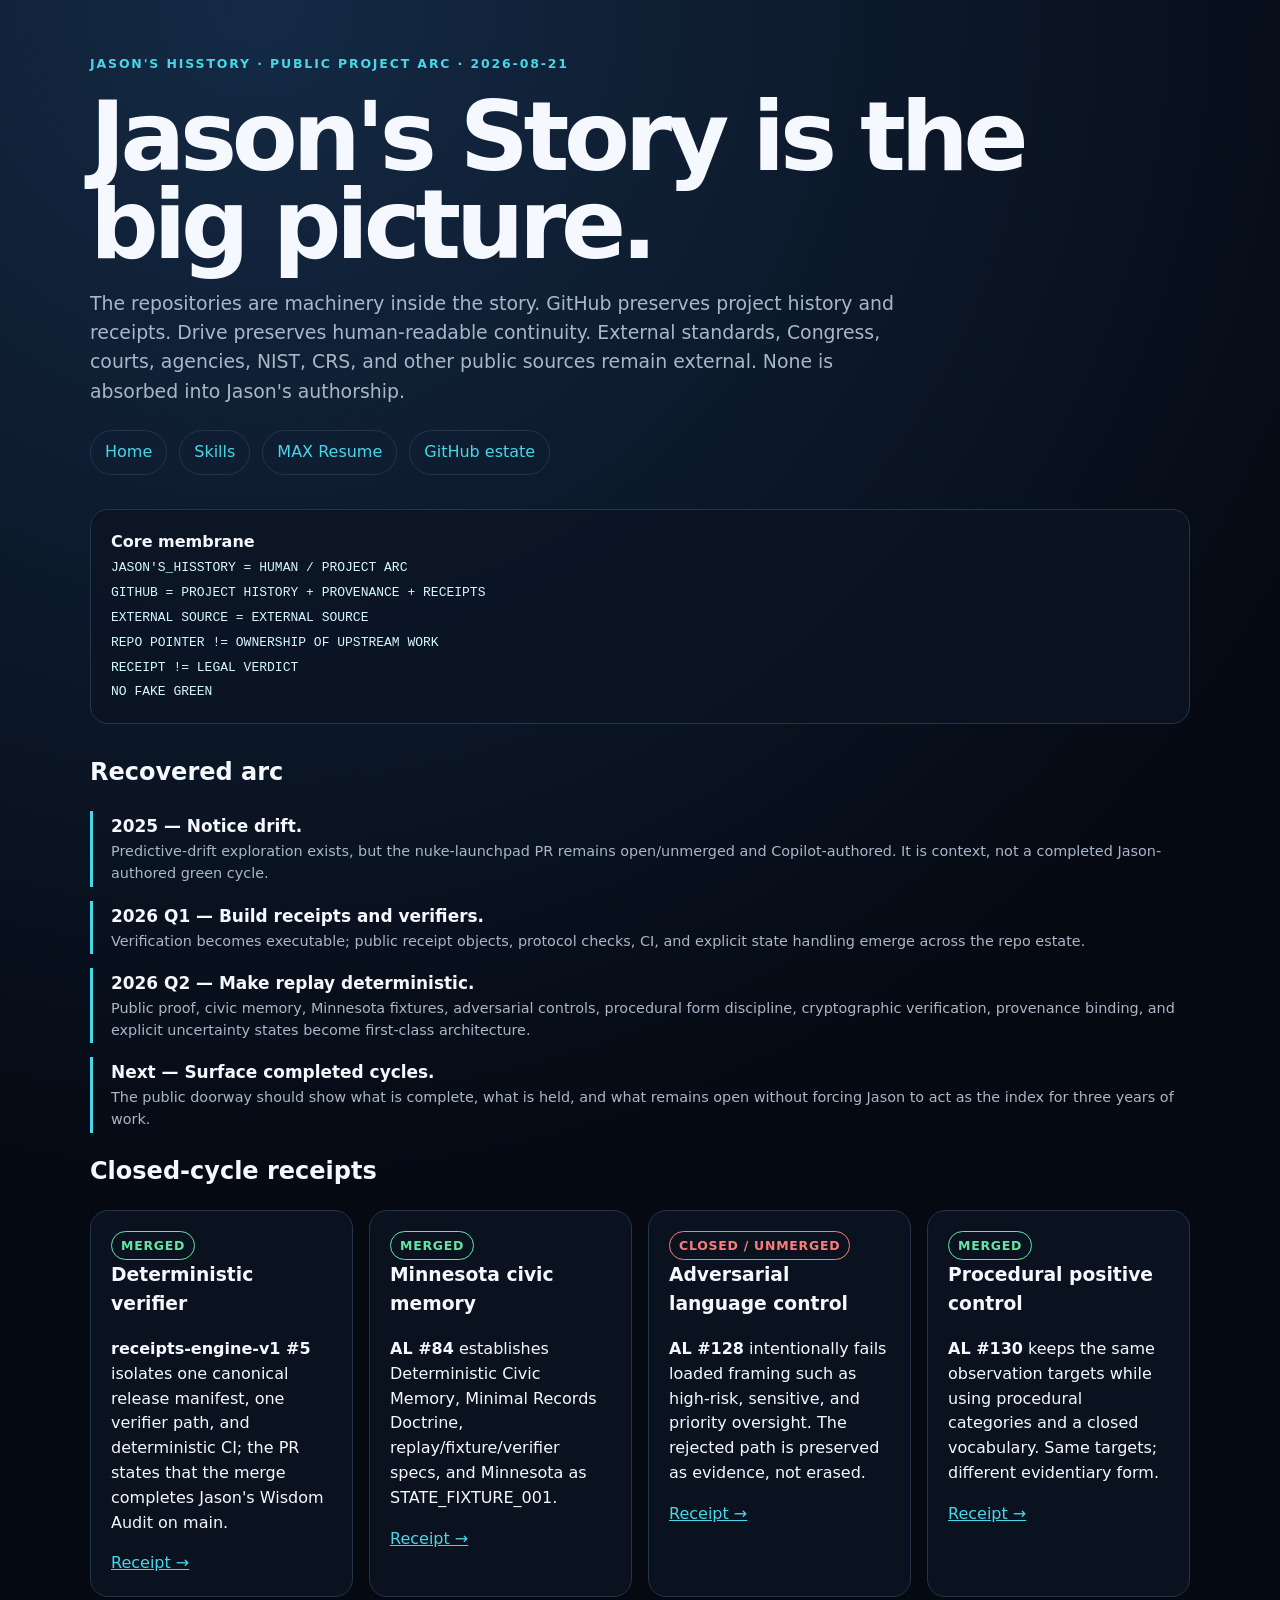
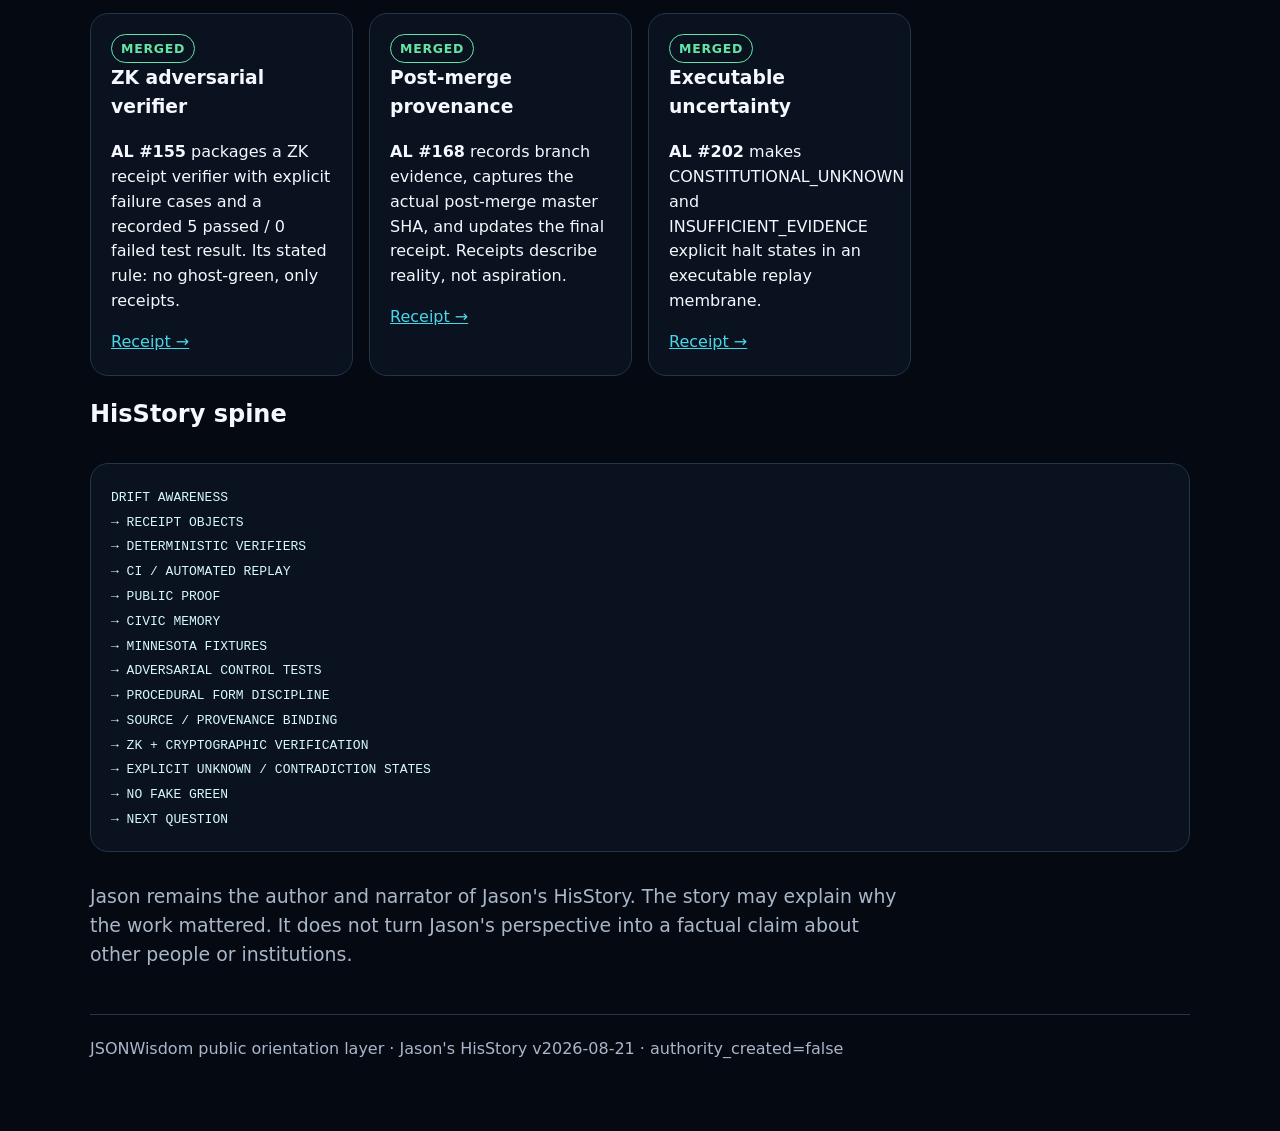
==== hisstory/index.html @ e6c49ebf "hisstory: add Jason public project arc v2026-08-21" ====
<!doctype html>
<html lang="en">
<head>
<meta charset="utf-8">
<meta name="viewport" content="width=device-width,initial-scale=1">
<title>Jason's HisStory — JSONWisdom</title>
<style>
:root{color-scheme:dark;--bg:#050912;--panel:#0b1423;--ink:#f5f8ff;--muted:#a9b7c9;--cyan:#47d7e8;--gold:#f2c14e;--green:#63e6a5;--red:#ff7b7b;--border:#23344b}*{box-sizing:border-box}body{margin:0;background:radial-gradient(circle at 20% 0,#142a45 0,#050912 42%);font-family:Inter,system-ui,-apple-system,"Segoe UI",sans-serif;color:var(--ink);line-height:1.55}main{width:min(1100px,calc(100% - 32px));margin:auto;padding:42px 0 70px}a{color:var(--cyan)}.eyebrow{color:var(--cyan);font-weight:800;letter-spacing:.15em;text-transform:uppercase;font-size:.78rem}h1{font-size:clamp(2.7rem,8vw,6rem);line-height:.92;letter-spacing:-.055em;margin:.2em 0}.lede{font-size:1.18rem;color:var(--muted);max-width:820px}.rule,.card{background:rgba(11,20,35,.82);border:1px solid var(--border);border-radius:18px;padding:20px}.rule{margin:30px 0}.rule code{white-space:pre-wrap;color:#d6f8ff}.grid{display:grid;grid-template-columns:repeat(auto-fit,minmax(250px,1fr));gap:16px;margin:20px 0}.card h2,.card h3{margin-top:0}.state{display:inline-block;border:1px solid currentColor;border-radius:999px;padding:4px 9px;font-size:.78rem;font-weight:800;letter-spacing:.06em}.green{color:var(--green)}.hold{color:var(--gold)}.reject{color:var(--red)}.timeline{display:grid;gap:14px}.epoch{border-left:3px solid var(--cyan);padding:2px 0 2px 18px}.epoch strong{font-size:1.06rem}.small{font-size:.9rem;color:var(--muted)}nav{display:flex;gap:12px;flex-wrap:wrap;margin:24px 0 34px}nav a{border:1px solid var(--border);border-radius:999px;padding:9px 14px;text-decoration:none}footer{margin-top:44px;padding-top:22px;border-top:1px solid var(--border);color:var(--muted)}
</style>
</head>
<body><main>
<p class="eyebrow">Jason's HisStory · Public Project Arc · 2026-08-21</p>
<h1>Jason's Story is the big picture.</h1>
<p class="lede">The repositories are machinery inside the story. GitHub preserves project history and receipts. Drive preserves human-readable continuity. External standards, Congress, courts, agencies, NIST, CRS, and other public sources remain external. None is absorbed into Jason's authorship.</p>
<nav><a href="../">Home</a><a href="../skills/">Skills</a><a href="../resume/">MAX Resume</a><a href="https://github.com/jsonwisdom">GitHub estate</a></nav>
<div class="rule"><strong>Core membrane</strong><br><code>JASON'S_HISSTORY = HUMAN / PROJECT ARC
GITHUB = PROJECT HISTORY + PROVENANCE + RECEIPTS
EXTERNAL SOURCE = EXTERNAL SOURCE
REPO POINTER != OWNERSHIP OF UPSTREAM WORK
RECEIPT != LEGAL VERDICT
NO FAKE GREEN</code></div>
<h2>Recovered arc</h2>
<div class="timeline">
<div class="epoch"><strong>2025 — Notice drift.</strong><div class="small">Predictive-drift exploration exists, but the nuke-launchpad PR remains open/unmerged and Copilot-authored. It is context, not a completed Jason-authored green cycle.</div></div>
<div class="epoch"><strong>2026 Q1 — Build receipts and verifiers.</strong><div class="small">Verification becomes executable; public receipt objects, protocol checks, CI, and explicit state handling emerge across the repo estate.</div></div>
<div class="epoch"><strong>2026 Q2 — Make replay deterministic.</strong><div class="small">Public proof, civic memory, Minnesota fixtures, adversarial controls, procedural form discipline, cryptographic verification, provenance binding, and explicit uncertainty states become first-class architecture.</div></div>
<div class="epoch"><strong>Next — Surface completed cycles.</strong><div class="small">The public doorway should show what is complete, what is held, and what remains open without forcing Jason to act as the index for three years of work.</div></div>
</div>
<h2>Closed-cycle receipts</h2>
<div class="grid">
<article class="card"><span class="state green">MERGED</span><h3>Deterministic verifier</h3><p><strong>receipts-engine-v1 #5</strong> isolates one canonical release manifest, one verifier path, and deterministic CI; the PR states that the merge completes Jason's Wisdom Audit on main.</p><a href="https://github.com/jsonwisdom/receipts-engine-v1/pull/5">Receipt →</a></article>
<article class="card"><span class="state green">MERGED</span><h3>Minnesota civic memory</h3><p><strong>AL #84</strong> establishes Deterministic Civic Memory, Minimal Records Doctrine, replay/fixture/verifier specs, and Minnesota as STATE_FIXTURE_001.</p><a href="https://github.com/jsonwisdom/AL/pull/84">Receipt →</a></article>
<article class="card"><span class="state reject">CLOSED / UNMERGED</span><h3>Adversarial language control</h3><p><strong>AL #128</strong> intentionally fails loaded framing such as high-risk, sensitive, and priority oversight. The rejected path is preserved as evidence, not erased.</p><a href="https://github.com/jsonwisdom/AL/pull/128">Receipt →</a></article>
<article class="card"><span class="state green">MERGED</span><h3>Procedural positive control</h3><p><strong>AL #130</strong> keeps the same observation targets while using procedural categories and a closed vocabulary. Same targets; different evidentiary form.</p><a href="https://github.com/jsonwisdom/AL/pull/130">Receipt →</a></article>
<article class="card"><span class="state green">MERGED</span><h3>ZK adversarial verifier</h3><p><strong>AL #155</strong> packages a ZK receipt verifier with explicit failure cases and a recorded 5 passed / 0 failed test result. Its stated rule: no ghost-green, only receipts.</p><a href="https://github.com/jsonwisdom/AL/pull/155">Receipt →</a></article>
<article class="card"><span class="state green">MERGED</span><h3>Post-merge provenance</h3><p><strong>AL #168</strong> records branch evidence, captures the actual post-merge master SHA, and updates the final receipt. Receipts describe reality, not aspiration.</p><a href="https://github.com/jsonwisdom/AL/pull/168">Receipt →</a></article>
<article class="card"><span class="state green">MERGED</span><h3>Executable uncertainty</h3><p><strong>AL #202</strong> makes CONSTITUTIONAL_UNKNOWN and INSUFFICIENT_EVIDENCE explicit halt states in an executable replay membrane.</p><a href="https://github.com/jsonwisdom/AL/pull/202">Receipt →</a></article>
</div>
<h2>HisStory spine</h2>
<div class="rule"><code>DRIFT AWARENESS
→ RECEIPT OBJECTS
→ DETERMINISTIC VERIFIERS
→ CI / AUTOMATED REPLAY
→ PUBLIC PROOF
→ CIVIC MEMORY
→ MINNESOTA FIXTURES
→ ADVERSARIAL CONTROL TESTS
→ PROCEDURAL FORM DISCIPLINE
→ SOURCE / PROVENANCE BINDING
→ ZK + CRYPTOGRAPHIC VERIFICATION
→ EXPLICIT UNKNOWN / CONTRADICTION STATES
→ NO FAKE GREEN
→ NEXT QUESTION</code></div>
<p class="lede">Jason remains the author and narrator of Jason's HisStory. The story may explain why the work mattered. It does not turn Jason's perspective into a factual claim about other people or institutions.</p>
<footer>JSONWisdom public orientation layer · Jason's HisStory v2026-08-21 · authority_created=false</footer>
</main></body></html>
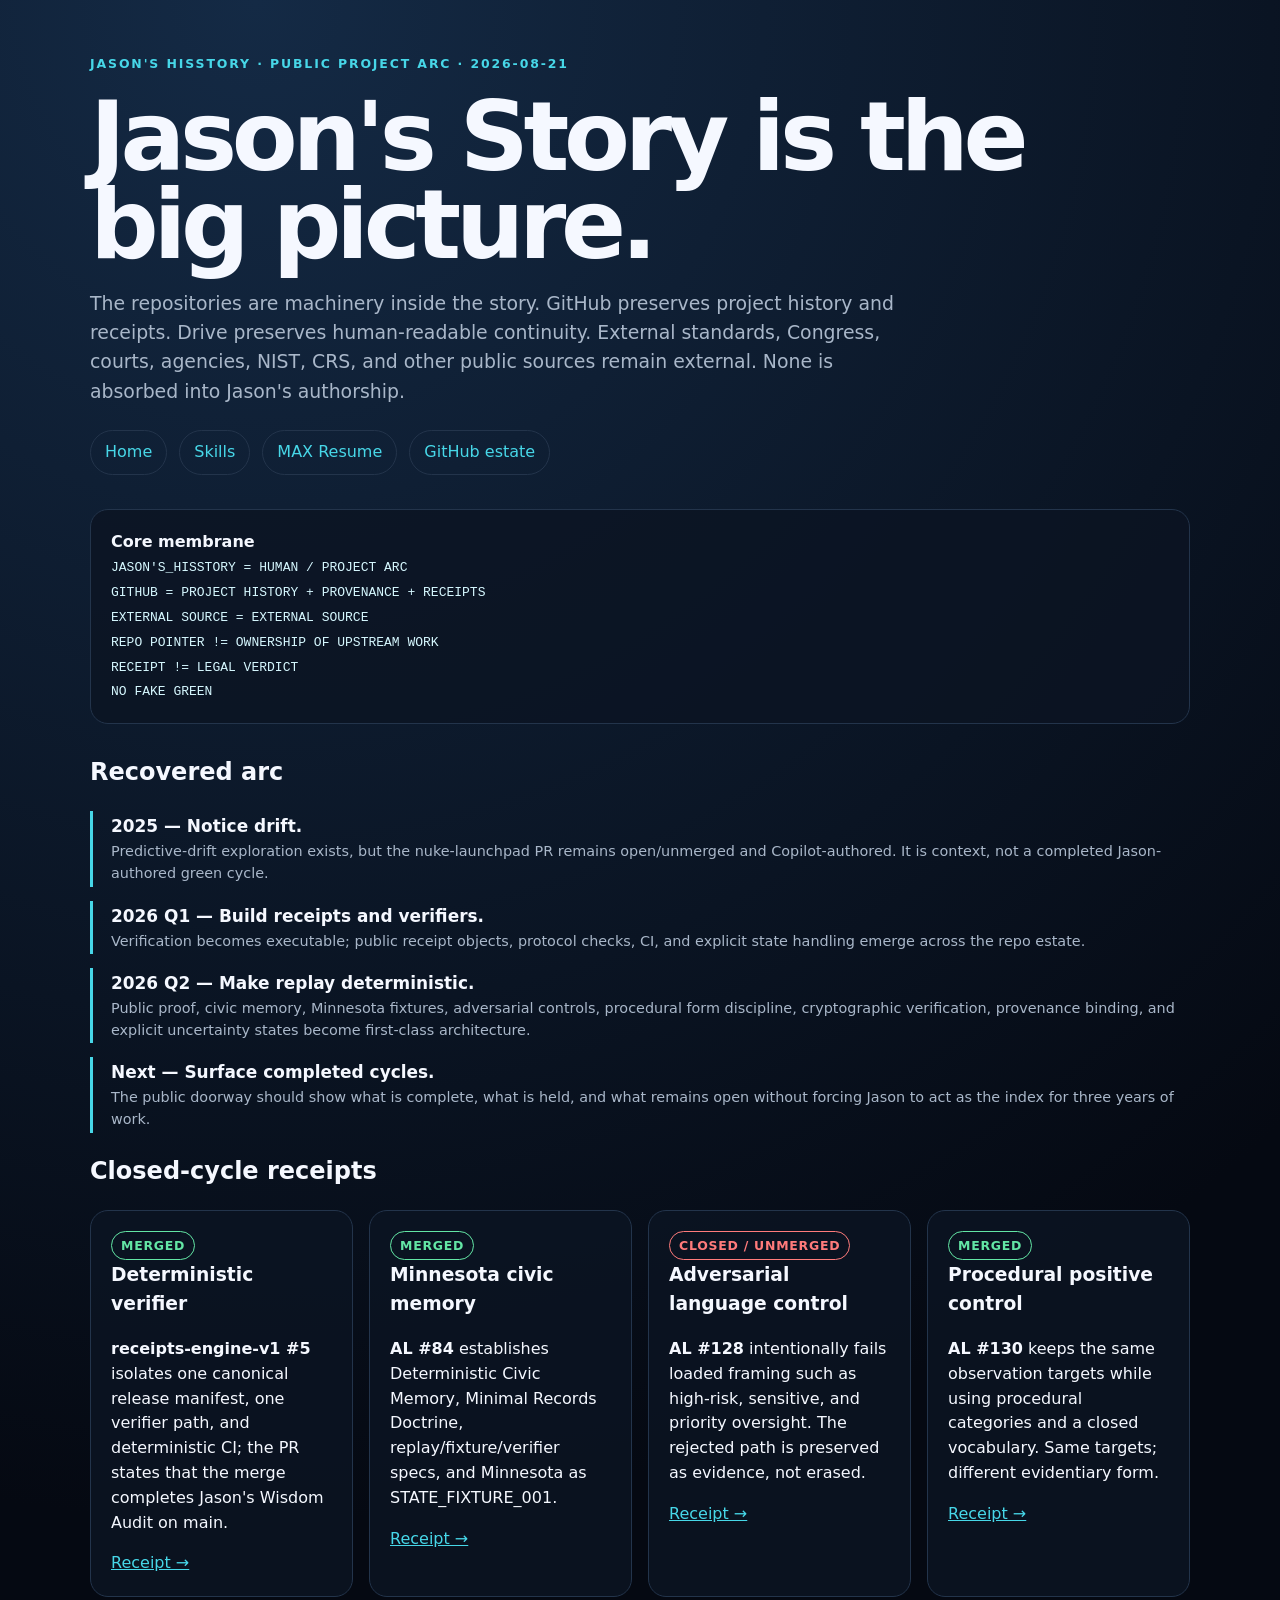
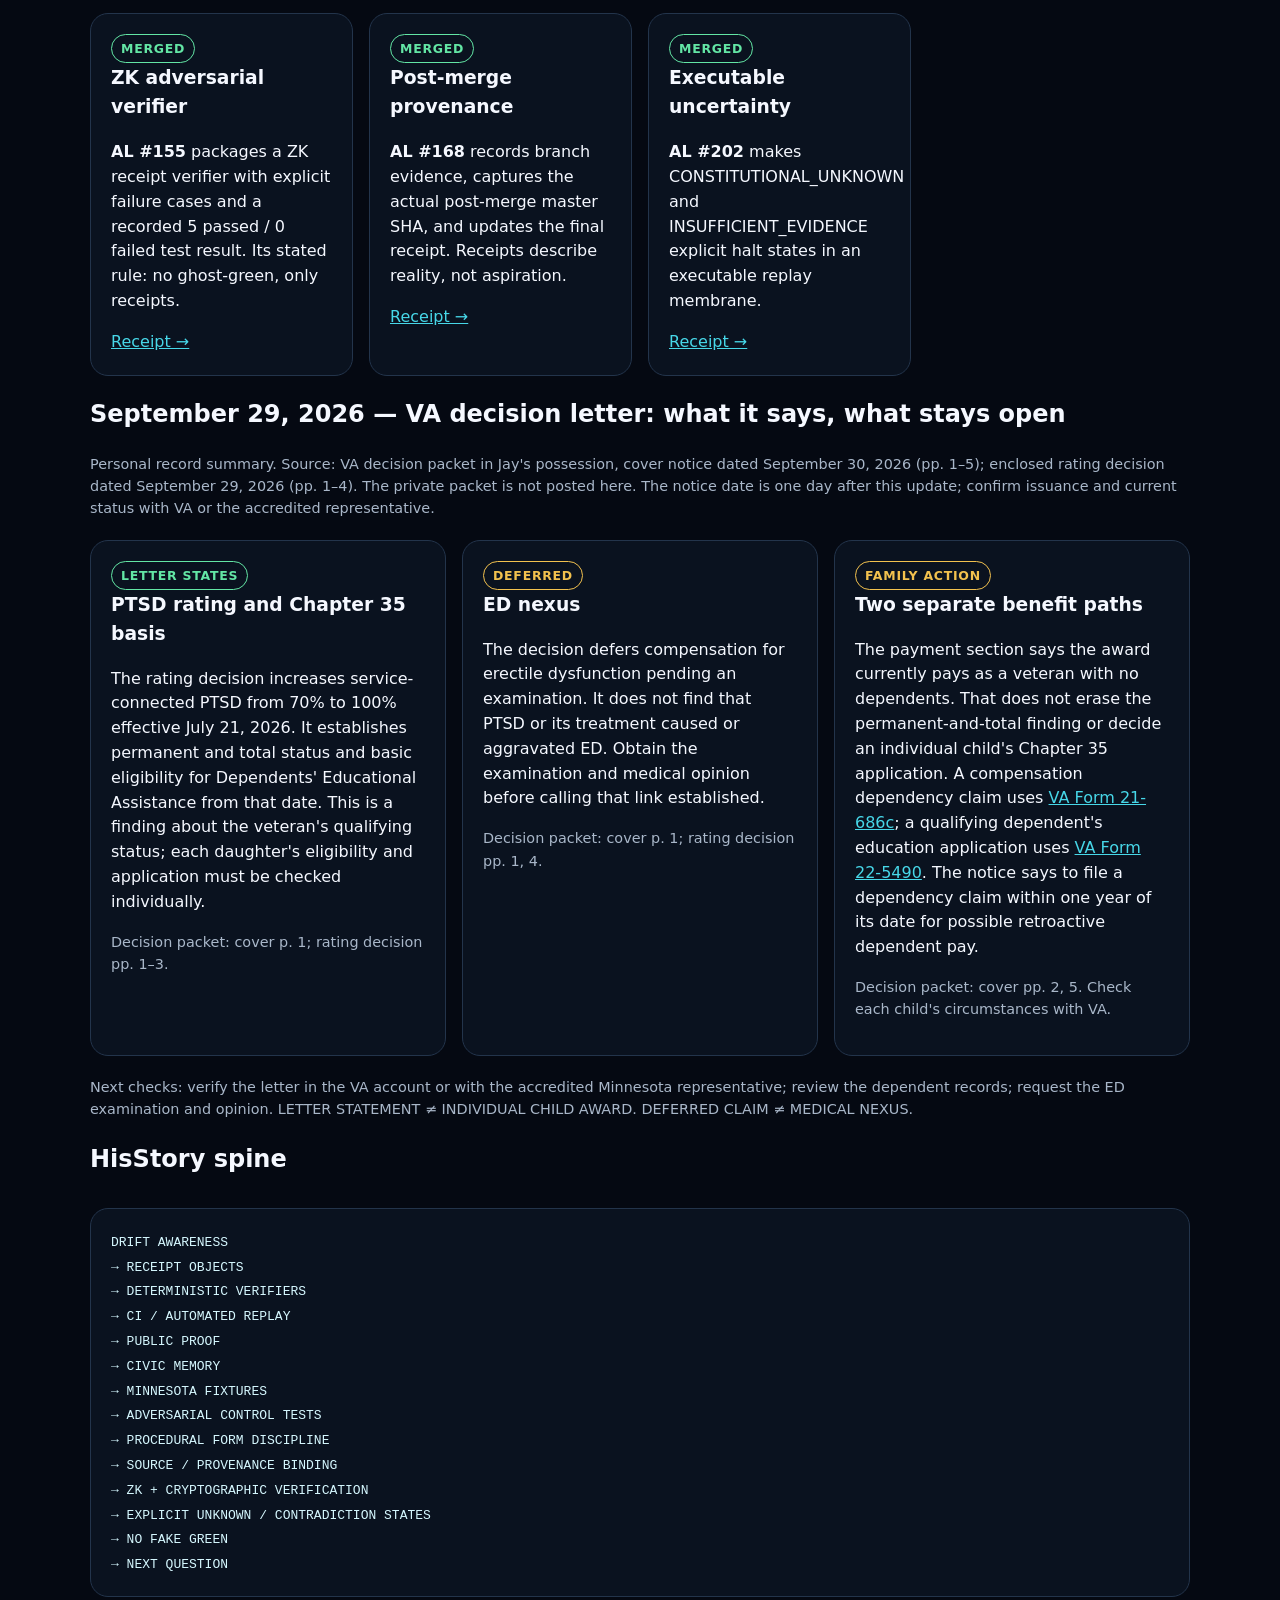
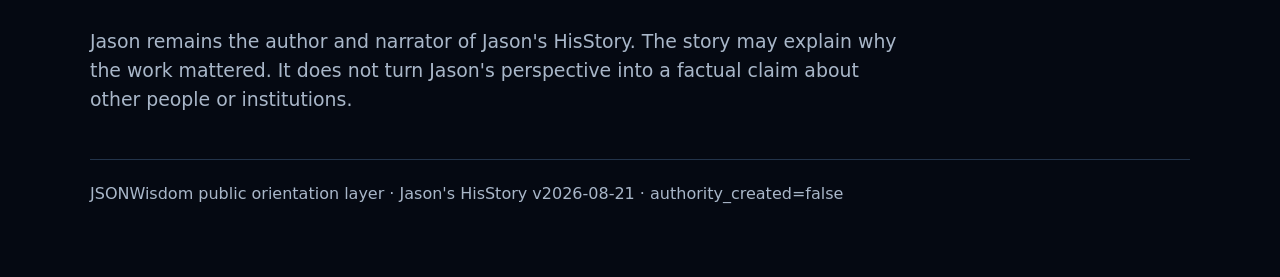
==== commit 8dc11831: "Add source-scoped VA decision update to Jason's HisStory" ====
--- a/hisstory/index.html
+++ b/hisstory/index.html
@@ -36,6 +36,16 @@
 <article class="card"><span class="state green">MERGED</span><h3>Post-merge provenance</h3><p><strong>AL #168</strong> records branch evidence, captures the actual post-merge master SHA, and updates the final receipt. Receipts describe reality, not aspiration.</p><a href="https://github.com/jsonwisdom/AL/pull/168">Receipt →</a></article>
 <article class="card"><span class="state green">MERGED</span><h3>Executable uncertainty</h3><p><strong>AL #202</strong> makes CONSTITUTIONAL_UNKNOWN and INSUFFICIENT_EVIDENCE explicit halt states in an executable replay membrane.</p><a href="https://github.com/jsonwisdom/AL/pull/202">Receipt →</a></article>
 </div>
+<section id="va-decision-2026-09-29" aria-labelledby="va-decision-title">
+<h2 id="va-decision-title">September 29, 2026 — VA decision letter: what it says, what stays open</h2>
+<p class="small">Personal record summary. Source: VA decision packet in Jay's possession, cover notice dated September 30, 2026 (pp. 1–5); enclosed rating decision dated September 29, 2026 (pp. 1–4). The private packet is not posted here. The notice date is one day after this update; confirm issuance and current status with VA or the accredited representative.</p>
+<div class="grid">
+<article class="card"><span class="state green">LETTER STATES</span><h3>PTSD rating and Chapter 35 basis</h3><p>The rating decision increases service-connected PTSD from 70% to 100% effective July 21, 2026. It establishes permanent and total status and basic eligibility for Dependents' Educational Assistance from that date. This is a finding about the veteran's qualifying status; each daughter's eligibility and application must be checked individually.</p><p class="small">Decision packet: cover p. 1; rating decision pp. 1–3.</p></article>
+<article class="card"><span class="state hold">DEFERRED</span><h3>ED nexus</h3><p>The decision defers compensation for erectile dysfunction pending an examination. It does not find that PTSD or its treatment caused or aggravated ED. Obtain the examination and medical opinion before calling that link established.</p><p class="small">Decision packet: cover p. 1; rating decision pp. 1, 4.</p></article>
+<article class="card"><span class="state hold">FAMILY ACTION</span><h3>Two separate benefit paths</h3><p>The payment section says the award currently pays as a veteran with no dependents. That does not erase the permanent-and-total finding or decide an individual child's Chapter 35 application. A compensation dependency claim uses <a href="https://www.va.gov/forms/21-686c/">VA Form 21-686c</a>; a qualifying dependent's education application uses <a href="https://www.va.gov/forms/22-5490/">VA Form 22-5490</a>. The notice says to file a dependency claim within one year of its date for possible retroactive dependent pay.</p><p class="small">Decision packet: cover pp. 2, 5. Check each child's circumstances with VA.</p></article>
+</div>
+<p class="small">Next checks: verify the letter in the VA account or with the accredited Minnesota representative; review the dependent records; request the ED examination and opinion. LETTER STATEMENT ≠ INDIVIDUAL CHILD AWARD. DEFERRED CLAIM ≠ MEDICAL NEXUS.</p>
+</section>
 <h2>HisStory spine</h2>
 <div class="rule"><code>DRIFT AWARENESS
 → RECEIPT OBJECTS
